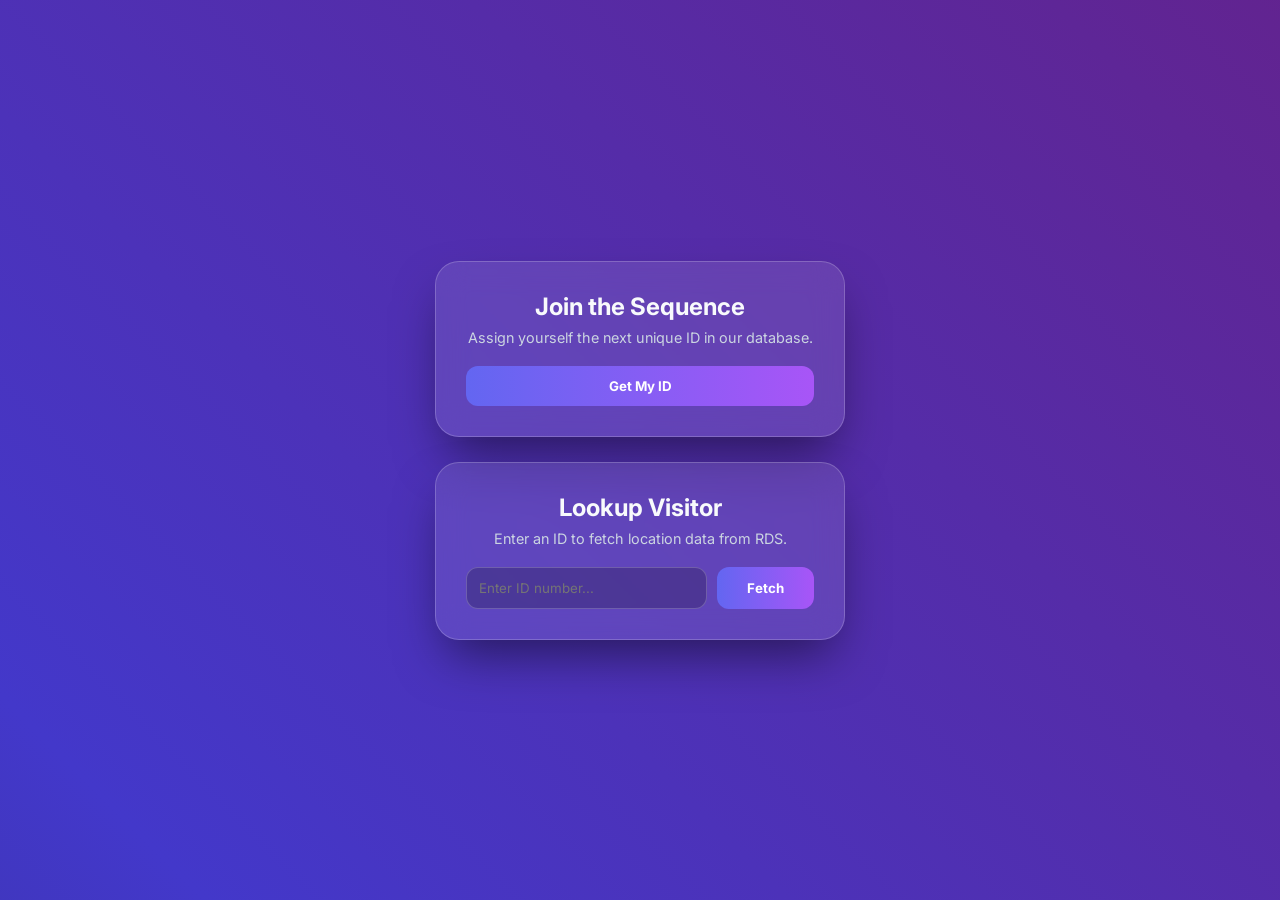
==== App/index.html @ 7c843198 "My first commit after AI-DLC setup" ====
<!DOCTYPE html>
<html lang="en">
<head>
    <meta charset="UTF-8">
    <meta name="viewport" content="width=device-width, initial-scale=1.0">
    <title>Visitor Sequence Portal</title>
    <link rel="stylesheet" href="style.css">
    <link href="https://fonts.googleapis.com/css2?family=Inter:wght@400;700&display=swap" rel="stylesheet">
</head>
<body>
    <div class="mesh-bg"></div>
    
    <div class="container">
        <div class="glass-card">
            <h1>Join the Sequence</h1>
            <p>Assign yourself the next unique ID in our database.</p>
            <button id="submitBtn">Get My ID</button>
            
            <div id="registerResult" class="hidden result-box">
                <p>Registration Successful!</p>
                <div class="id-display">ID: <span id="newId">--</span></div>
            </div>
        </div>

        <div class="glass-card">
            <h1>Lookup Visitor</h1>
            <p>Enter an ID to fetch location data from RDS.</p>
            <div class="search-group">
                <input type="number" id="lookupId" placeholder="Enter ID number...">
                <button id="fetchBtn">Fetch</button>
            </div>

            <div id="fetchResult" class="hidden info-display">
                <div class="info-row">
                    <span>Location:</span>
                    <strong id="resLoc">--</strong>
                </div>
                <div class="info-row">
                    <span>IP Address:</span>
                    <strong id="resIp">--</strong>
                </div>
            </div>
        </div>
    </div>

    <script src="app.js"></script>
</body>
</html>
---- App/style.css ----
:root {
    --primary: #6366f1;
    --secondary: #a855f7;
    --glass: rgba(255, 255, 255, 0.1);
    --text: #ffffff;
}

* {
    margin: 0; padding: 0; box-sizing: border-box;
    font-family: 'Inter', sans-serif;
}

body {
    height: 100vh;
    display: flex;
    justify-content: center;
    align-items: center;
    background: #0f172a; /* Fallback dark blue */
    overflow: hidden;
}

/* Animated Mesh Gradient Background */
.mesh-bg {
    position: absolute;
    width: 100%;
    height: 100%;
    z-index: -1;
    background: linear-gradient(45deg, #1e293b, #4338ca, #701a75, #1e293b);
    background-size: 400% 400%;
    animation: gradientMove 15s ease infinite;
}

@keyframes gradientMove {
    0% { background-position: 0% 50%; }
    50% { background-position: 100% 50%; }
    100% { background-position: 0% 50%; }
}

.container {
    width: 100%;
    max-width: 450px;
    display: flex;
    flex-direction: column;
    gap: 25px;
    padding: 20px;
}

.glass-card {
    background: var(--glass);
    backdrop-filter: blur(15px);
    -webkit-backdrop-filter: blur(15px);
    border: 1px solid rgba(255, 255, 255, 0.2);
    border-radius: 24px;
    padding: 30px;
    box-shadow: 0 25px 50px -12px rgba(0, 0, 0, 0.5);
    color: var(--text);
    text-align: center;
}

h1 { font-size: 1.5rem; margin-bottom: 8px; color: #f8fafc; }
p { font-size: 0.9rem; color: #cbd5e1; margin-bottom: 20px; }

button {
    width: 100%;
    padding: 12px;
    border: none;
    border-radius: 12px;
    background: linear-gradient(to right, var(--primary), var(--secondary));
    color: white;
    font-weight: 700;
    cursor: pointer;
    transition: transform 0.2s, opacity 0.2s;
}

button:hover { transform: translateY(-2px); opacity: 0.9; }

.search-group {
    display: flex;
    gap: 10px;
}

input {
    flex: 1;
    padding: 12px;
    border-radius: 12px;
    border: 1px solid rgba(255, 255, 255, 0.2);
    background: rgba(0, 0, 0, 0.2);
    color: white;
    outline: none;
}

.result-box, .info-display {
    margin-top: 20px;
    padding-top: 20px;
    border-top: 1px solid rgba(255, 255, 255, 0.1);
}

.id-display {
    font-size: 2rem;
    font-weight: 800;
    color: #fbbf24;
    margin-top: 10px;
}

.info-row {
    display: flex;
    justify-content: space-between;
    margin-bottom: 10px;
    font-size: 0.95rem;
}

.hidden { display: none; }
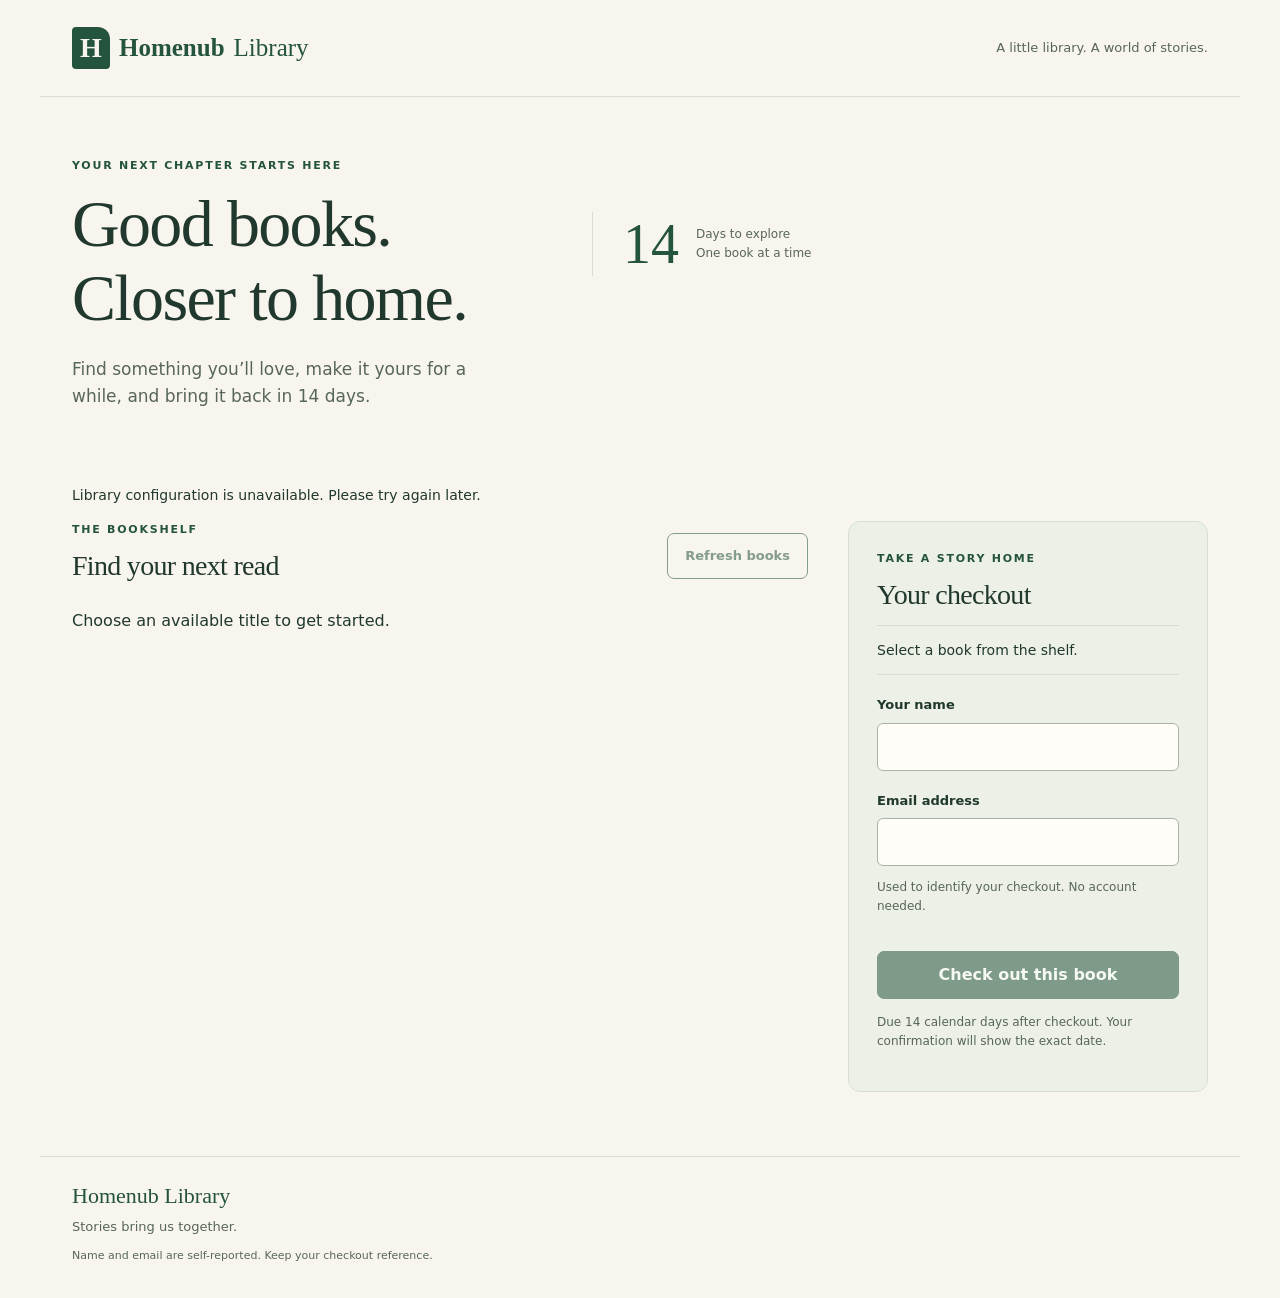
==== commit 7d3de935: "Updated frontend" ====
--- a/App/index.html
+++ b/App/index.html
@@ -1,48 +1,35 @@
-<!DOCTYPE html>
+<!doctype html>
 <html lang="en">
 <head>
-    <meta charset="UTF-8">
-    <meta name="viewport" content="width=device-width, initial-scale=1.0">
-    <title>Visitor Sequence Portal</title>
-    <link rel="stylesheet" href="style.css">
-    <link href="https://fonts.googleapis.com/css2?family=Inter:wght@400;700&display=swap" rel="stylesheet">
+  <meta charset="utf-8">
+  <meta name="viewport" content="width=device-width, initial-scale=1">
+  <meta name="description" content="Browse Homenub Library and borrow your next book for 14 days.">
+  <title>Homenub Library — Find your next chapter</title>
+  <link rel="stylesheet" href="style.css">
+  <script src="config.js" defer></script>
+  <script src="app.js" defer></script>
 </head>
 <body>
-    <div class="mesh-bg"></div>
-    
-    <div class="container">
-        <div class="glass-card">
-            <h1>Join the Sequence</h1>
-            <p>Assign yourself the next unique ID in our database.</p>
-            <button id="submitBtn">Get My ID</button>
-            
-            <div id="registerResult" class="hidden result-box">
-                <p>Registration Successful!</p>
-                <div class="id-display">ID: <span id="newId">--</span></div>
-            </div>
-        </div>
-
-        <div class="glass-card">
-            <h1>Lookup Visitor</h1>
-            <p>Enter an ID to fetch location data from RDS.</p>
-            <div class="search-group">
-                <input type="number" id="lookupId" placeholder="Enter ID number...">
-                <button id="fetchBtn">Fetch</button>
-            </div>
-
-            <div id="fetchResult" class="hidden info-display">
-                <div class="info-row">
-                    <span>Location:</span>
-                    <strong id="resLoc">--</strong>
-                </div>
-                <div class="info-row">
-                    <span>IP Address:</span>
-                    <strong id="resIp">--</strong>
-                </div>
-            </div>
-        </div>
+  <a class="skip-link" href="#catalog" data-testid="skip-catalog-link">Skip to books</a>
+  <header class="masthead"><a class="brand" href="./" data-testid="library-home-link"><span class="brand-mark" aria-hidden="true">H</span>Homenub <span>Library</span></a><span class="header-note">A little library. A world of stories.</span></header>
+  <main>
+    <section class="intro" aria-labelledby="welcome"><p class="eyebrow">YOUR NEXT CHAPTER STARTS HERE</p><h1 id="welcome">Good books.<br>Closer to home.</h1><p>Find something you’ll love, make it yours for a while, and bring it back in 14 days.</p><div class="intro-note"><span aria-hidden="true">14</span><p>Days to explore<br><strong>One book at a time</strong></p></div></section>
+    <div id="demo-notice" class="notice" hidden>Local demo — fictional sample books and simulated checkouts. Use made-up borrower details.</div>
+    <p id="app-status" class="status" role="status" aria-live="polite" aria-atomic="true" data-testid="app-status"></p>
+    <div class="workspace">
+      <section id="catalog" aria-labelledby="catalog-title"><div class="section-heading"><div><p class="eyebrow">THE BOOKSHELF</p><h2 id="catalog-title">Find your next read</h2></div><button id="refresh" class="secondary" type="button" data-testid="catalog-refresh-button">Refresh books</button></div><p id="catalog-description">Choose an available title to get started.</p><div id="catalog-list" class="book-grid" data-testid="catalog-list" aria-busy="false"></div></section>
+      <aside class="checkout-panel" aria-labelledby="checkout-title"><p class="eyebrow">TAKE A STORY HOME</p><h2 id="checkout-title">Your checkout</h2><p id="selection" data-testid="checkout-selection">Select a book from the shelf.</p>
+        <form id="checkout-form" novalidate data-testid="checkout-form">
+          <label for="borrower-name">Your name</label><input id="borrower-name" name="borrowerName" autocomplete="name" required aria-describedby="name-error" data-testid="checkout-name-input"><p id="name-error" class="field-error"></p>
+          <label for="borrower-email">Email address</label><input id="borrower-email" name="borrowerEmail" type="email" autocomplete="email" maxlength="254" required aria-describedby="email-hint email-error" data-testid="checkout-email-input"><p id="email-hint" class="hint">Used to identify your checkout. No account needed.</p><p id="email-error" class="field-error"></p>
+          <button id="checkout-submit" type="submit" disabled data-testid="checkout-submit-button">Check out this book</button>
+          <button id="checkout-retry" type="button" hidden data-testid="checkout-retry-button">Retry same checkout</button>
+          <p id="checkout-status" role="status" aria-live="polite" aria-atomic="true" data-testid="checkout-status"></p><p class="hint">Due 14 calendar days after checkout. Your confirmation will show the exact date.</p>
+        </form>
+        <section id="confirmation" tabindex="-1" hidden aria-labelledby="confirmation-title" data-testid="checkout-confirmation"><p class="eyebrow">HAPPY READING</p><h3 id="confirmation-title">It’s yours for a while.</h3><p id="confirmed-book"></p><p>Return by <strong id="due-date" data-testid="checkout-due-date"></strong></p><p class="hint">Checkout reference</p><p id="reference" class="reference" data-testid="checkout-reference"></p><button id="new-checkout" class="secondary" type="button" data-testid="checkout-new-button">Browse another book</button></section>
+      </aside>
     </div>
-
-    <script src="app.js"></script>
+  </main>
+  <footer><span>Homenub Library</span><p>Stories bring us together.</p><small>Name and email are self-reported. Keep your checkout reference.</small></footer>
 </body>
-</html>+</html>
--- a/App/style.css
+++ b/App/style.css
@@ -1,112 +1,410 @@
 :root {
-    --primary: #6366f1;
-    --secondary: #a855f7;
-    --glass: rgba(255, 255, 255, 0.1);
-    --text: #ffffff;
-}
-
+  color-scheme:light;
+  --cream:#f8f5ee;
+  --paper:#fffdf8;
+  --green:#24543d;
+  --ink:#20382d;
+  --muted:#57665a;
+  --line:#d8dfd2;
+  --error:#922f22
+}
 * {
-    margin: 0; padding: 0; box-sizing: border-box;
-    font-family: 'Inter', sans-serif;
-}
-
+  box-sizing:border-box
+}
 body {
-    height: 100vh;
-    display: flex;
-    justify-content: center;
-    align-items: center;
-    background: #0f172a; /* Fallback dark blue */
-    overflow: hidden;
-}
-
-/* Animated Mesh Gradient Background */
-.mesh-bg {
-    position: absolute;
-    width: 100%;
-    height: 100%;
-    z-index: -1;
-    background: linear-gradient(45deg, #1e293b, #4338ca, #701a75, #1e293b);
-    background-size: 400% 400%;
-    animation: gradientMove 15s ease infinite;
-}
-
-@keyframes gradientMove {
-    0% { background-position: 0% 50%; }
-    50% { background-position: 100% 50%; }
-    100% { background-position: 0% 50%; }
-}
-
-.container {
-    width: 100%;
-    max-width: 450px;
-    display: flex;
-    flex-direction: column;
-    gap: 25px;
-    padding: 20px;
-}
-
-.glass-card {
-    background: var(--glass);
-    backdrop-filter: blur(15px);
-    -webkit-backdrop-filter: blur(15px);
-    border: 1px solid rgba(255, 255, 255, 0.2);
-    border-radius: 24px;
-    padding: 30px;
-    box-shadow: 0 25px 50px -12px rgba(0, 0, 0, 0.5);
-    color: var(--text);
-    text-align: center;
-}
-
-h1 { font-size: 1.5rem; margin-bottom: 8px; color: #f8fafc; }
-p { font-size: 0.9rem; color: #cbd5e1; margin-bottom: 20px; }
-
+  margin:0;
+  background:var(--cream);
+  color:var(--ink);
+  font:16px/1.6 system-ui,-apple-system,BlinkMacSystemFont,"Segoe UI",sans-serif
+}
+button,input {
+  font:inherit
+}
+button,a,input {
+  touch-action:manipulation
+}
 button {
-    width: 100%;
-    padding: 12px;
-    border: none;
-    border-radius: 12px;
-    background: linear-gradient(to right, var(--primary), var(--secondary));
-    color: white;
-    font-weight: 700;
-    cursor: pointer;
-    transition: transform 0.2s, opacity 0.2s;
-}
-
-button:hover { transform: translateY(-2px); opacity: 0.9; }
-
-.search-group {
-    display: flex;
-    gap: 10px;
-}
-
-input {
-    flex: 1;
-    padding: 12px;
-    border-radius: 12px;
-    border: 1px solid rgba(255, 255, 255, 0.2);
-    background: rgba(0, 0, 0, 0.2);
-    color: white;
-    outline: none;
-}
-
-.result-box, .info-display {
-    margin-top: 20px;
-    padding-top: 20px;
-    border-top: 1px solid rgba(255, 255, 255, 0.1);
-}
-
-.id-display {
-    font-size: 2rem;
-    font-weight: 800;
-    color: #fbbf24;
-    margin-top: 10px;
-}
-
-.info-row {
-    display: flex;
-    justify-content: space-between;
-    margin-bottom: 10px;
-    font-size: 0.95rem;
-}
-
-.hidden { display: none; }+  cursor:pointer;
+  min-height:46px;
+  padding:10px 17px;
+  border:1px solid var(--green);
+  border-radius:7px;
+  background:var(--green);
+  color:white;
+  font-weight:650
+}
+button:hover:not(:disabled) {
+  background:#183d2c
+}
+button:disabled {
+  cursor:not-allowed;
+  opacity:.55
+}
+.secondary {
+  background:transparent;
+  color:var(--green)
+}
+.secondary:hover:not(:disabled) {
+  background:#e8eee3
+}
+a {
+  color:var(--green)
+}
+:focus-visible {
+  outline:3px solid #9a5a18;
+  outline-offset:4px
+}
+.skip-link {
+  position:absolute;
+  top:-90px;
+  left:16px;
+  background:white;
+  padding:12px;
+  z-index:10
+}
+.skip-link:focus {
+  top:10px
+}
+.masthead,main,footer {
+  max-width:1200px;
+  margin:auto;
+  padding-left:32px;
+  padding-right:32px
+}
+.masthead {
+  display:flex;
+  justify-content:space-between;
+  align-items:center;
+  gap:20px;
+  padding-top:27px;
+  padding-bottom:27px;
+  border-bottom:1px solid var(--line)
+}
+.brand {
+  display:flex;
+  align-items:center;
+  gap:9px;
+  font-family:Georgia,serif;
+  font-size:25px;
+  text-decoration:none;
+  font-weight:700
+}
+.brand>span:last-child {
+  font-weight:400
+}
+.brand-mark {
+  display:grid;
+  place-content:center;
+  background:var(--green);
+  color:var(--cream);
+  width:38px;
+  height:42px;
+  border-radius:4px 12px 4px 4px;
+  font-size:28px
+}
+.header-note {
+  font-size:13px;
+  color:var(--muted)
+}
+.intro {
+  position:relative;
+  padding:60px 0 43px;
+  max-width:750px
+}
+.eyebrow {
+  font-size:11px;
+  font-weight:750;
+  letter-spacing:.16em;
+  color:var(--green);
+  margin:0 0 12px
+}
+h1,h2,h3 {
+  font-family:Georgia,"Times New Roman",serif;
+  line-height:1.13;
+  letter-spacing:-.025em
+}
+h1 {
+  font-size:clamp(44px,6vw,66px);
+  font-weight:400;
+  margin:0 0 20px
+}
+h2 {
+  font-size:28px;
+  font-weight:400;
+  margin:0 0 10px
+}
+h3 {
+  font-size:24px;
+  font-weight:400;
+  margin:8px 0
+}
+.intro>p:not(.eyebrow) {
+  max-width:430px;
+  color:var(--muted);
+  font-size:17px
+}
+.intro-note {
+  position:absolute;
+  left:520px;
+  top:115px;
+  border-left:1px solid var(--line);
+  padding-left:30px;
+  display:flex;
+  align-items:center;
+  gap:17px;
+  width:220px
+}
+.intro-note>span {
+  font:56px Georgia,serif;
+  color:var(--green)
+}
+.intro-note p {
+  font-size:12px;
+  color:var(--muted)
+}
+.intro-note strong {
+  font-weight:500
+}
+.workspace {
+  display:grid;
+  grid-template-columns:minmax(0,1fr) 360px;
+  gap:40px;
+  align-items:start;
+  padding-bottom:64px
+}
+.section-heading {
+  display:flex;
+  justify-content:space-between;
+  align-items:center;
+  gap:15px
+}
+.section-heading button {
+  font-size:13px
+}
+.book-grid {
+  display:grid;
+  grid-template-columns:repeat(2,minmax(0,1fr));
+  gap:18px;
+  margin-top:24px
+}
+.book-card {
+  border:1px solid var(--line);
+  border-radius:9px;
+  padding:22px;
+  background:var(--paper);
+  min-width:0;
+  display:flex;
+  flex-direction:column;
+  align-items:start
+}
+.book-card.selected {
+  border:2px solid var(--green);
+  padding:21px
+}
+.book-cover {
+  height:95px;
+  width:69px;
+  background:#dbe4d4;
+  border-left:6px solid #a5b99d;
+  border-radius:2px 5px 5px 2px;
+  margin-bottom:19px;
+  display:flex;
+  align-items:center;
+  padding:8px;
+  font:12px/1.2 Georgia,serif;
+  color:var(--green)
+}
+.book-card:nth-child(3n+2) .book-cover {
+  background:#ead9bd;
+  border-left-color:#c7a87d
+}
+.book-card:nth-child(3n) .book-cover {
+  background:#d7dfe1;
+  border-left-color:#9db0b6
+}
+.book-card h3 {
+  font-size:21px;
+  overflow-wrap:anywhere
+}
+.book-card .author {
+  font-size:13px;
+  color:var(--muted);
+  margin:4px 0 16px
+}
+.stock {
+  font-size:12px;
+  color:var(--green);
+  margin-top:auto
+}
+.book-card button {
+  margin-top:9px;
+  width:100%;
+  font-size:14px
+}
+.checkout-panel {
+  background:#edf0e6;
+  padding:28px;
+  border-radius:12px;
+  border:1px solid var(--line);
+  min-width:0
+}
+.checkout-panel label {
+  display:block;
+  font-size:13px;
+  font-weight:650;
+  margin:20px 0 7px
+}
+.checkout-panel input {
+  width:100%;
+  min-height:46px;
+  border:1px solid #a6b3a6;
+  border-radius:6px;
+  background:var(--paper);
+  color:var(--ink);
+  padding:10px
+}
+.checkout-panel input[aria-invalid=true] {
+  border:2px solid var(--error)
+}
+.checkout-panel button {
+  width:100%
+}
+.hint {
+  font-size:12px;
+  color:var(--muted);
+  line-height:1.6
+}
+.field-error {
+  color:var(--error);
+  font-size:13px;
+  margin:5px 0;
+  min-height:0
+}
+.field-error:empty {
+  display:none
+}
+#checkout-submit {
+  margin-top:23px
+}
+#checkout-retry {
+  margin-top:14px
+}
+#checkout-status {
+  font-size:14px;
+  overflow-wrap:anywhere
+}
+#selection {
+  padding:13px 0;
+  border-top:1px solid var(--line);
+  border-bottom:1px solid var(--line);
+  font-size:14px;
+  overflow-wrap:anywhere
+}
+.notice {
+  background:#f1e2bf;
+  border:1px solid #cbb57f;
+  border-radius:6px;
+  padding:14px;
+  margin-bottom:20px
+}
+.status {
+  font-size:14px;
+  min-height:1.6em
+}
+.reference {
+  font-family:ui-monospace,monospace;
+  font-size:12px;
+  overflow-wrap:anywhere
+}
+footer {
+  border-top:1px solid var(--line);
+  padding-top:26px;
+  padding-bottom:32px;
+  font-size:13px;
+  color:var(--muted)
+}
+footer>span {
+  font:22px Georgia,serif;
+  color:var(--green)
+}
+footer p {
+  margin:7px 0
+}
+small {
+  font-size:11px
+}
+[hidden] {
+  display:none!important
+}
+@media(max-width:1023px) {
+  .workspace {
+    grid-template-columns:minmax(0,1fr);
+    gap:30px
+  }
+  .checkout-panel {
+    max-width:600px
+  }
+  .intro-note {
+    left:460px
+  }
+}
+@media(max-width:700px) {
+  .masthead,main,footer {
+    padding-left:20px;
+    padding-right:20px
+  }
+  .header-note,.intro-note {
+    display:none
+  }
+  .brand {
+    font-size:22px
+  }
+  .intro {
+    padding-top:40px
+  }
+  .section-heading {
+    align-items:start
+  }
+  .section-heading button {
+    padding:7px 10px
+  }
+  .book-grid {
+    grid-template-columns:minmax(0,1fr)
+  }
+  .checkout-panel {
+    padding:23px
+  }
+  .workspace {
+    padding-bottom:40px
+  }
+  .book-card {
+    display:grid;
+    grid-template-columns:70px minmax(0,1fr);
+    column-gap:18px
+  }
+  .book-cover {
+    grid-row:1/4
+  }
+  .book-card button {
+    grid-column:1/-1
+  }
+  .book-card .stock {
+    grid-column:2
+  }
+  .book-card h3 {
+    margin-top:0
+  }
+}
+@media(prefers-reduced-motion:reduce) {
+  * {
+    scroll-behavior:auto!important
+  }
+}
+.book-card .author {
+  overflow-wrap:anywhere
+}
+@media(max-width:760px) {
+  .intro-note {
+    display:none
+  }
+}
